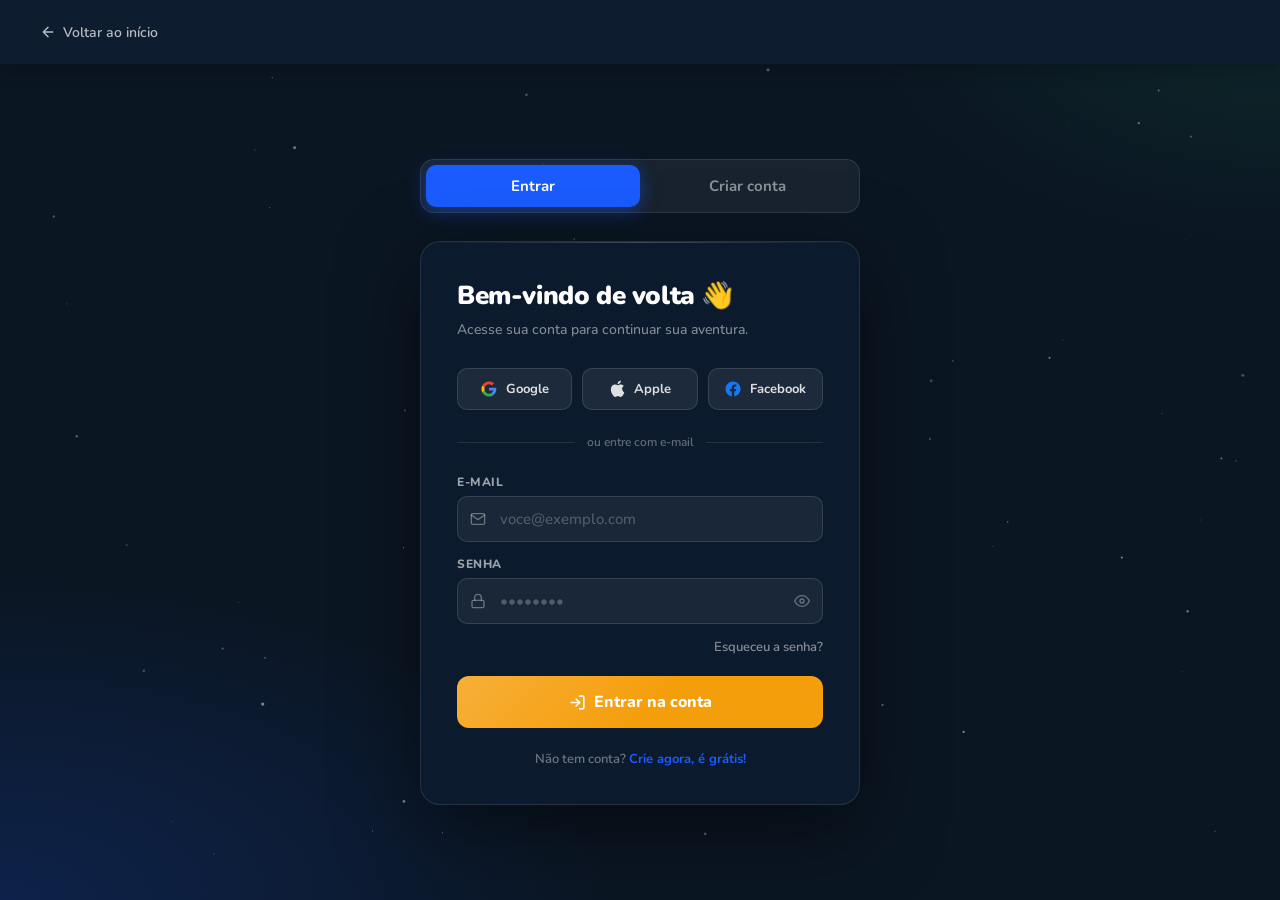
==== Login.html @ 67f03c5b "Login" ====
<!DOCTYPE html>
<html lang="pt-BR">
<head>
  <meta charset="UTF-8" />
  <meta name="viewport" content="width=device-width, initial-scale=1.0" />
  <title>Trekko – Entrar ou Criar Conta</title>
  <link href="https://fonts.googleapis.com/css2?family=Nunito:wght@400;500;600;700;800;900&display=swap" rel="stylesheet" />
  <link rel="stylesheet" href="login.css">
</head>
<body>

<div class="page-bg"></div>
<canvas id="particles"></canvas>

<!-- NAVBAR -->
<nav>
  <a href="index.html" class="nav-back">
    <svg width="16" height="16" viewBox="0 0 24 24" fill="none" stroke="currentColor" stroke-width="2.2" stroke-linecap="round" stroke-linejoin="round"><path d="M19 12H5M12 5l-7 7 7 7"/></svg>
    Voltar ao início
  </a>
</nav>

<!-- MAIN -->
<main class="main">
  <div class="auth-card">

    <!-- TABS -->
    <div class="tabs">
      <button class="tab-btn active" id="tab-login" onclick="switchTab('login')">Entrar</button>
      <button class="tab-btn" id="tab-register" onclick="switchTab('register')">Criar conta</button>
    </div>

    <!-- CARD -->
    <div class="form-panel">

      <!-- ── LOGIN PANEL ── -->
      <div id="login-panel" class="panel-inner">
        <div class="panel-header">
          <div class="panel-title">Bem-vindo de volta 👋</div>
          <div class="panel-sub">Acesse sua conta para continuar sua aventura.</div>
        </div>

        <!-- Social -->
        <div class="social-row">
          <button class="social-btn" onclick="socialLogin('Google')">
            <svg viewBox="0 0 24 24" fill="none">
              <path d="M21.8 12.2c0-.7-.1-1.4-.2-2H12v3.8h5.5c-.2 1.2-.9 2.2-2 2.9v2.4h3.2c1.9-1.7 3-4.3 3-7.1z" fill="#4285F4"/>
              <path d="M12 22c2.7 0 5-0.9 6.7-2.4l-3.2-2.4c-.9.6-2 1-3.5 1-2.7 0-5-1.8-5.8-4.3H2.9v2.5C4.6 19.8 8 22 12 22z" fill="#34A853"/>
              <path d="M6.2 13.9c-.2-.6-.3-1.3-.3-1.9s.1-1.3.3-1.9V7.6H2.9C2.3 8.9 2 10.4 2 12s.3 3.1.9 4.4l3.3-2.5z" fill="#FBBC05"/>
              <path d="M12 5.8c1.5 0 2.9.5 3.9 1.5l2.9-2.9C17 2.8 14.7 2 12 2 8 2 4.6 4.2 2.9 7.6l3.3 2.5C7 7.6 9.3 5.8 12 5.8z" fill="#EA4335"/>
            </svg>
            Google
          </button>
          <button class="social-btn" onclick="socialLogin('Apple')">
            <svg viewBox="0 0 24 24" fill="currentColor">
              <path d="M18.7 12.4c0-2.8 2.3-4.2 2.4-4.3-1.3-1.9-3.3-2.1-4-2.2-1.7-.2-3.3 1-4.2 1-.9 0-2.2-1-3.6-.9-1.9 0-3.6 1.1-4.5 2.7-2 3.3-.5 8.3 1.4 11 .9 1.3 2 2.8 3.4 2.8 1.4-.1 1.9-.9 3.6-.9 1.7 0 2.2.9 3.6.9 1.5 0 2.4-1.3 3.3-2.6.7-1 1.3-2.1 1.6-3.3-1.7-.7-2.6-2.5-2.6-4.2z"/>
              <path d="M16 4.1c.8-1 1.3-2.3 1.2-3.6-1.1.1-2.5.8-3.3 1.7-.7.8-1.3 2.1-1.1 3.3 1.2.1 2.4-.5 3.2-1.4z"/>
            </svg>
            Apple
          </button>
          <button class="social-btn" onclick="socialLogin('Facebook')">
            <svg viewBox="0 0 24 24" fill="#1877F2">
              <path d="M22 12c0-5.5-4.5-10-10-10S2 6.5 2 12c0 5 3.7 9.1 8.4 9.9v-7H7.9V12h2.5V9.8c0-2.5 1.5-3.9 3.8-3.9 1.1 0 2.2.2 2.2.2v2.5h-1.3c-1.2 0-1.6.8-1.6 1.6V12h2.8l-.4 2.9h-2.3v7C18.3 21.1 22 17 22 12z"/>
            </svg>
            Facebook
          </button>
        </div>

        <div class="divider"><span>ou entre com e-mail</span></div>

        <div class="field-group">
          <div class="field">
            <label>E-mail</label>
            <div class="field-inner">
              <input type="email" id="login-email" placeholder="voce@exemplo.com" oninput="clearError(this)" />
              <span class="field-icon">
                <svg width="16" height="16" viewBox="0 0 24 24" fill="none" stroke="currentColor" stroke-width="2" stroke-linecap="round" stroke-linejoin="round"><path d="M4 4h16c1.1 0 2 .9 2 2v12c0 1.1-.9 2-2 2H4c-1.1 0-2-.9-2-2V6c0-1.1.9-2 2-2z"/><polyline points="22,6 12,13 2,6"/></svg>
              </span>
            </div>
            <span class="error-msg" id="login-email-err">Por favor, insira um e-mail válido.</span>
          </div>

          <div class="field">
            <label>Senha</label>
            <div class="field-inner">
              <input type="password" id="login-password" placeholder="••••••••" oninput="clearError(this)" onkeydown="if(event.key==='Enter')submitLogin()" />
              <span class="field-icon">
                <svg width="16" height="16" viewBox="0 0 24 24" fill="none" stroke="currentColor" stroke-width="2" stroke-linecap="round" stroke-linejoin="round"><rect x="3" y="11" width="18" height="11" rx="2" ry="2"/><path d="M7 11V7a5 5 0 0 1 10 0v4"/></svg>
              </span>
              <button class="eye-toggle" type="button" onclick="toggleEye('login-password', this)" title="Mostrar senha">
                <svg id="eye-login" width="16" height="16" viewBox="0 0 24 24" fill="none" stroke="currentColor" stroke-width="2" stroke-linecap="round" stroke-linejoin="round"><path d="M1 12s4-8 11-8 11 8 11 8-4 8-11 8-11-8-11-8z"/><circle cx="12" cy="12" r="3"/></svg>
              </button>
            </div>
            <span class="error-msg" id="login-pass-err">Senha incorreta. Tente novamente.</span>
          </div>
        </div>

        <div class="forgot-row">
          <a href="#" class="forgot-link" onclick="handleForgot(event)">Esqueceu a senha?</a>
        </div>

        <button class="btn-submit" id="btn-login" onclick="submitLogin()">
          <span class="btn-text" style="display:flex;align-items:center;gap:8px;">
            <svg width="17" height="17" viewBox="0 0 24 24" fill="none" stroke="white" stroke-width="2.2" stroke-linecap="round" stroke-linejoin="round"><path d="M15 3h4a2 2 0 0 1 2 2v14a2 2 0 0 1-2 2h-4"/><polyline points="10 17 15 12 10 7"/><line x1="15" y1="12" x2="3" y2="12"/></svg>
            Entrar na conta
          </span>
          <div class="spinner"></div>
        </button>

        <div class="auth-footer">
          Não tem conta? <a href="#" onclick="switchTab('register')">Crie agora, é grátis!</a>
        </div>
      </div>

      <!-- ── REGISTER PANEL ── -->
      <div id="register-panel" class="panel-inner" style="display:none;">
        <div class="panel-header">
          <div class="panel-title">Comece sua aventura ✈️</div>
          <div class="panel-sub">Crie sua conta gratuita e planeje sua próxima viagem.</div>
        </div>

        <!-- Social -->
        <div class="social-row">
          <button class="social-btn" onclick="socialLogin('Google')">
            <svg viewBox="0 0 24 24" fill="none">
              <path d="M21.8 12.2c0-.7-.1-1.4-.2-2H12v3.8h5.5c-.2 1.2-.9 2.2-2 2.9v2.4h3.2c1.9-1.7 3-4.3 3-7.1z" fill="#4285F4"/>
              <path d="M12 22c2.7 0 5-0.9 6.7-2.4l-3.2-2.4c-.9.6-2 1-3.5 1-2.7 0-5-1.8-5.8-4.3H2.9v2.5C4.6 19.8 8 22 12 22z" fill="#34A853"/>
              <path d="M6.2 13.9c-.2-.6-.3-1.3-.3-1.9s.1-1.3.3-1.9V7.6H2.9C2.3 8.9 2 10.4 2 12s.3 3.1.9 4.4l3.3-2.5z" fill="#FBBC05"/>
              <path d="M12 5.8c1.5 0 2.9.5 3.9 1.5l2.9-2.9C17 2.8 14.7 2 12 2 8 2 4.6 4.2 2.9 7.6l3.3 2.5C7 7.6 9.3 5.8 12 5.8z" fill="#EA4335"/>
            </svg>
            Google
          </button>
          <button class="social-btn" onclick="socialLogin('Apple')">
            <svg viewBox="0 0 24 24" fill="currentColor">
              <path d="M18.7 12.4c0-2.8 2.3-4.2 2.4-4.3-1.3-1.9-3.3-2.1-4-2.2-1.7-.2-3.3 1-4.2 1-.9 0-2.2-1-3.6-.9-1.9 0-3.6 1.1-4.5 2.7-2 3.3-.5 8.3 1.4 11 .9 1.3 2 2.8 3.4 2.8 1.4-.1 1.9-.9 3.6-.9 1.7 0 2.2.9 3.6.9 1.5 0 2.4-1.3 3.3-2.6.7-1 1.3-2.1 1.6-3.3-1.7-.7-2.6-2.5-2.6-4.2z"/>
              <path d="M16 4.1c.8-1 1.3-2.3 1.2-3.6-1.1.1-2.5.8-3.3 1.7-.7.8-1.3 2.1-1.1 3.3 1.2.1 2.4-.5 3.2-1.4z"/>
            </svg>
            Apple
          </button>
          <button class="social-btn" onclick="socialLogin('Facebook')">
            <svg viewBox="0 0 24 24" fill="#1877F2">
              <path d="M22 12c0-5.5-4.5-10-10-10S2 6.5 2 12c0 5 3.7 9.1 8.4 9.9v-7H7.9V12h2.5V9.8c0-2.5 1.5-3.9 3.8-3.9 1.1 0 2.2.2 2.2.2v2.5h-1.3c-1.2 0-1.6.8-1.6 1.6V12h2.8l-.4 2.9h-2.3v7C18.3 21.1 22 17 22 12z"/>
            </svg>
            Facebook
          </button>
        </div>

        <div class="divider"><span>ou preencha o formulário</span></div>

        <div class="field-group">
          <!-- Name row -->
          <div style="display:flex;gap:12px;">
            <div class="field" style="flex:1;">
              <label>Nome</label>
              <div class="field-inner">
                <input type="text" id="reg-fname" placeholder="Ex: João" oninput="clearError(this)" />
                <span class="field-icon">
                  <svg width="15" height="15" viewBox="0 0 24 24" fill="none" stroke="currentColor" stroke-width="2" stroke-linecap="round" stroke-linejoin="round"><path d="M20 21v-2a4 4 0 0 0-4-4H8a4 4 0 0 0-4 4v2"/><circle cx="12" cy="7" r="4"/></svg>
                </span>
              </div>
              <span class="error-msg" id="reg-fname-err">Campo obrigatório.</span>
            </div>
            <div class="field" style="flex:1;">
              <label>Sobrenome</label>
              <div class="field-inner">
                <input type="text" id="reg-lname" placeholder="Ex: Silva" oninput="clearError(this)" />
                <span class="field-icon">
                  <svg width="15" height="15" viewBox="0 0 24 24" fill="none" stroke="currentColor" stroke-width="2" stroke-linecap="round" stroke-linejoin="round"><path d="M20 21v-2a4 4 0 0 0-4-4H8a4 4 0 0 0-4 4v2"/><circle cx="12" cy="7" r="4"/></svg>
                </span>
              </div>
              <span class="error-msg" id="reg-lname-err">Campo obrigatório.</span>
            </div>
          </div>

          <div class="field">
            <label>E-mail</label>
            <div class="field-inner">
              <input type="email" id="reg-email" placeholder="voce@exemplo.com" oninput="clearError(this)" />
              <span class="field-icon">
                <svg width="16" height="16" viewBox="0 0 24 24" fill="none" stroke="currentColor" stroke-width="2" stroke-linecap="round" stroke-linejoin="round"><path d="M4 4h16c1.1 0 2 .9 2 2v12c0 1.1-.9 2-2 2H4c-1.1 0-2-.9-2-2V6c0-1.1.9-2 2-2z"/><polyline points="22,6 12,13 2,6"/></svg>
              </span>
            </div>
            <span class="error-msg" id="reg-email-err">Por favor, insira um e-mail válido.</span>
          </div>

          <div class="field">
            <label>Senha</label>
            <div class="field-inner">
              <input type="password" id="reg-password" placeholder="Mínimo 8 caracteres" oninput="clearError(this);checkStrength(this.value)" />
              <span class="field-icon">
                <svg width="16" height="16" viewBox="0 0 24 24" fill="none" stroke="currentColor" stroke-width="2" stroke-linecap="round" stroke-linejoin="round"><rect x="3" y="11" width="18" height="11" rx="2" ry="2"/><path d="M7 11V7a5 5 0 0 1 10 0v4"/></svg>
              </span>
              <button class="eye-toggle" type="button" onclick="toggleEye('reg-password', this)" title="Mostrar senha">
                <svg id="eye-reg" width="16" height="16" viewBox="0 0 24 24" fill="none" stroke="currentColor" stroke-width="2" stroke-linecap="round" stroke-linejoin="round"><path d="M1 12s4-8 11-8 11 8 11 8-4 8-11 8-11-8-11-8z"/><circle cx="12" cy="12" r="3"/></svg>
              </button>
            </div>
            <span class="error-msg" id="reg-pass-err">A senha deve ter pelo menos 8 caracteres.</span>
            <div class="strength-wrap" id="strength-wrap" style="display:none;">
              <div class="strength-bars">
                <div class="strength-bar" id="s1"></div>
                <div class="strength-bar" id="s2"></div>
                <div class="strength-bar" id="s3"></div>
                <div class="strength-bar" id="s4"></div>
              </div>
              <span class="strength-label" id="strength-label"></span>
            </div>
          </div>
        </div>

        <div class="check-row">
          <input type="checkbox" id="reg-terms" />
          <label for="reg-terms">
            Concordo com os <a href="#">Termos de Uso</a> e a <a href="#">Política de Privacidade</a> do Trekko.
          </label>
        </div>

        <button class="btn-submit" id="btn-register" onclick="submitRegister()">
          <span class="btn-text" style="display:flex;align-items:center;gap:8px;">
            <svg width="17" height="17" viewBox="0 0 24 24" fill="none" stroke="white" stroke-width="2.2" stroke-linecap="round" stroke-linejoin="round"><path d="M16 21v-2a4 4 0 0 0-4-4H5a4 4 0 0 0-4 4v2"/><circle cx="8.5" cy="7" r="4"/><line x1="20" y1="8" x2="20" y2="14"/><line x1="23" y1="11" x2="17" y2="11"/></svg>
            Criar minha conta
          </span>
          <div class="spinner"></div>
        </button>

        <div class="auth-footer">
          Já tem conta? <a href="#" onclick="switchTab('login')">Entrar agora</a>
        </div>

        <!-- Success state -->
        <div class="success-panel" id="success-panel">
          <div class="success-icon">🎉</div>
          <div class="success-title">Conta criada!</div>
          <div class="success-sub">Bem-vindo ao Trekko! Sua próxima aventura começa agora.</div>
          <button class="btn-submit" style="margin-bottom:0;width:auto;padding:13px 32px;" onclick="switchTab('login')">
            <span>Entrar na conta</span>
          </button>
        </div>
      </div>

    </div><!-- /form-panel -->
  </div><!-- /auth-card -->
</main>
<script src="./login.js"></script>
</body>
</html>
---- login.css ----
*, *::before, *::after { box-sizing: border-box; margin: 0; padding: 0; }

    :root {
      --navy:   #0e1c2f;
      --blue:   #1a5cff;
      --green:  #22c55e;
      --orange: #f59e0b;
      --white:  #ffffff;
      --gray:   #8fa3b8;
    }

    html { scroll-behavior: smooth; }

    body {
      font-family: 'Nunito', sans-serif;
      background: #0b1623;
      color: var(--white);
      min-height: 100vh;
      display: flex;
      flex-direction: column;
      overflow-x: hidden;
    }

    /* ── NAVBAR ── */
    nav {
      position: sticky;
      top: 0;
      z-index: 100;
      display: flex;
      align-items: center;
      justify-content: space-between;
      padding: 0 40px;
      height: 64px;
      background: var(--navy);
      box-shadow: 0 2px 20px rgba(0,0,0,.3);
    }

    .logo { display: flex; align-items: center; gap: 10px; text-decoration: none; }
    .logo-icon {
      width: 40px; height: 40px; border-radius: 50%;
      background: var(--blue);
      display: flex; align-items: center; justify-content: center;
      font-size: 20px;
    }
    .logo-text { font-size: 22px; font-weight: 900; color: white; letter-spacing: -0.5px; }

    .nav-back {
      display: flex; align-items: center; gap: 7px;
      text-decoration: none; color: rgba(255,255,255,.7);
      font-size: 14px; font-weight: 600;
      transition: color .15s;
    }
    .nav-back:hover { color: white; }

    /* ── BACKGROUND ── */
    .page-bg {
      position: fixed; inset: 0; z-index: 0;
      background:
        radial-gradient(ellipse 80% 60% at 0% 100%, rgba(26,92,255,.18) 0%, transparent 60%),
        radial-gradient(ellipse 60% 50% at 100% 0%, rgba(34,197,94,.1) 0%, transparent 55%),
        #0b1623;
    }

    /* ── PARTICLES ── */
    #particles {
      position: fixed; inset: 0; z-index: 1;
      pointer-events: none;
    }

    /* ── MAIN LAYOUT ── */
    .main {
      position: relative; z-index: 2;
      flex: 1;
      display: flex;
      align-items: center;
      justify-content: center;
      padding: 48px 24px;
    }

    /* ── AUTH CARD ── */
    .auth-card {
      width: 100%;
      max-width: 440px;
      opacity: 0;
      transform: translateY(28px);
      animation: fadeUp .7s cubic-bezier(.22,1,.36,1) .1s forwards;
    }

    @keyframes fadeUp { to { opacity:1; transform: translateY(0); } }

    /* ── TABS ── */
    .tabs {
      display: flex;
      background: rgba(255,255,255,.06);
      border: 1px solid rgba(255,255,255,.1);
      border-radius: 14px;
      padding: 5px;
      margin-bottom: 28px;
    }

    .tab-btn {
      flex: 1;
      background: transparent;
      border: none;
      border-radius: 10px;
      color: rgba(255,255,255,.5);
      font-family: 'Nunito', sans-serif;
      font-size: 15px;
      font-weight: 700;
      padding: 11px;
      cursor: pointer;
      transition: background .2s, color .2s, box-shadow .2s;
    }
    .tab-btn.active {
      background: var(--blue);
      color: white;
      box-shadow: 0 4px 18px rgba(26,92,255,.45);
    }

    /* ── FORM PANEL ── */
    .form-panel {
      background: rgba(14,28,47,.85);
      backdrop-filter: blur(28px);
      border: 1px solid rgba(255,255,255,.1);
      border-radius: 20px;
      padding: 36px;
      box-shadow: 0 24px 80px rgba(0,0,0,.5);
      position: relative;
      overflow: hidden;
    }

    /* subtle top shine */
    .form-panel::before {
      content: '';
      position: absolute;
      top: 0; left: 0; right: 0;
      height: 1px;
      background: linear-gradient(90deg, transparent, rgba(255,255,255,.2), transparent);
    }

    /* ── PANEL HEADER ── */
    .panel-header { margin-bottom: 28px; }
    .panel-title {
      font-size: 26px; font-weight: 900;
      color: white; letter-spacing: -.4px;
      margin-bottom: 6px;
    }
    .panel-sub {
      font-size: 14px; font-weight: 500;
      color: rgba(255,255,255,.5);
      line-height: 1.5;
    }

    /* ── SOCIAL BTNS ── */
    .social-row {
      display: flex; gap: 10px;
      margin-bottom: 24px;
    }

    .social-btn {
      flex: 1;
      display: flex; align-items: center; justify-content: center; gap: 8px;
      background: rgba(255,255,255,.07);
      border: 1px solid rgba(255,255,255,.12);
      border-radius: 10px;
      color: rgba(255,255,255,.85);
      font-family: 'Nunito', sans-serif;
      font-size: 13px; font-weight: 700;
      padding: 11px;
      cursor: pointer;
      transition: background .15s, border-color .15s, transform .15s;
    }
    .social-btn:hover {
      background: rgba(255,255,255,.13);
      border-color: rgba(255,255,255,.22);
      transform: translateY(-2px);
    }
    .social-btn svg { width: 18px; height: 18px; }

    /* ── DIVIDER ── */
    .divider {
      display: flex; align-items: center; gap: 12px;
      margin-bottom: 24px;
    }
    .divider::before, .divider::after {
      content: ''; flex: 1;
      height: 1px;
      background: rgba(255,255,255,.1);
    }
    .divider span {
      font-size: 12px; font-weight: 600;
      color: rgba(255,255,255,.35);
      white-space: nowrap;
    }

    /* ── FIELDS ── */
    .field-group { display: flex; flex-direction: column; gap: 14px; margin-bottom: 20px; }

    .field { display: flex; flex-direction: column; gap: 6px; }

    .field label {
      font-size: 12px; font-weight: 800;
      color: rgba(255,255,255,.6);
      letter-spacing: .5px;
      text-transform: uppercase;
    }

    .field-inner { position: relative; }

    .field-inner input {
      width: 100%;
      background: rgba(255,255,255,.06);
      border: 1.5px solid rgba(255,255,255,.12);
      border-radius: 10px;
      padding: 12px 14px 12px 42px;
      font-size: 15px; font-weight: 600;
      font-family: 'Nunito', sans-serif;
      color: white;
      outline: none;
      transition: border-color .2s, background .2s, box-shadow .2s;
    }
    .field-inner input::placeholder { color: rgba(255,255,255,.25); font-weight: 500; }
    .field-inner input:focus {
      border-color: var(--blue);
      background: rgba(26,92,255,.08);
      box-shadow: 0 0 0 3px rgba(26,92,255,.18);
    }
    .field-inner input.error {
      border-color: #ef4444;
      box-shadow: 0 0 0 3px rgba(239,68,68,.15);
    }

    .field-icon {
      position: absolute;
      left: 13px; top: 50%;
      transform: translateY(-50%);
      color: rgba(255,255,255,.35);
      pointer-events: none;
      display: flex;
    }

    .field-inner input:focus ~ .field-icon { color: var(--blue); }

    /* Eye toggle */
    .eye-toggle {
      position: absolute;
      right: 13px; top: 50%;
      transform: translateY(-50%);
      background: transparent; border: none;
      color: rgba(255,255,255,.35);
      cursor: pointer;
      display: flex; align-items: center;
      transition: color .15s;
    }
    .eye-toggle:hover { color: rgba(255,255,255,.7); }

    /* Error msg */
    .error-msg {
      font-size: 12px; font-weight: 600;
      color: #ef4444;
      display: none;
    }
    .error-msg.show { display: block; }

    /* ── PASSWORD STRENGTH ── */
    .strength-wrap {
      display: flex; flex-direction: column; gap: 5px;
      margin-top: 2px;
    }
    .strength-bars {
      display: flex; gap: 4px;
    }
    .strength-bar {
      flex: 1; height: 3px; border-radius: 3px;
      background: rgba(255,255,255,.1);
      transition: background .3s;
    }
    .strength-bar.filled-weak   { background: #ef4444; }
    .strength-bar.filled-fair   { background: var(--orange); }
    .strength-bar.filled-good   { background: #84cc16; }
    .strength-bar.filled-strong { background: var(--green); }

    .strength-label {
      font-size: 11px; font-weight: 700;
      color: rgba(255,255,255,.4);
      transition: color .3s;
    }

    /* ── CHECKBOX ── */
    .check-row {
      display: flex; align-items: flex-start; gap: 10px;
      margin-bottom: 22px;
    }
    .check-row input[type="checkbox"] {
      width: 17px; height: 17px;
      accent-color: var(--blue);
      cursor: pointer;
      margin-top: 2px; flex-shrink: 0;
    }
    .check-row label {
      font-size: 13px; font-weight: 500;
      color: rgba(255,255,255,.55);
      cursor: pointer;
      line-height: 1.5;
    }
    .check-row a { color: rgba(255,255,255,.8); text-decoration: underline; }
    .check-row a:hover { color: white; }

    /* ── FORGOT LINK ── */
    .forgot-row {
      display: flex; justify-content: flex-end;
      margin-top: -6px; margin-bottom: 20px;
    }
    .forgot-link {
      font-size: 13px; font-weight: 600;
      color: rgba(255,255,255,.5);
      text-decoration: none;
      transition: color .15s;
    }
    .forgot-link:hover { color: var(--blue); }

    /* ── SUBMIT ── */
    .btn-submit {
      width: 100%;
      background: var(--orange);
      border: none; border-radius: 12px;
      color: white;
      font-family: 'Nunito', sans-serif;
      font-size: 16px; font-weight: 800;
      padding: 15px;
      cursor: pointer;
      display: flex; align-items: center; justify-content: center; gap: 8px;
      position: relative; overflow: hidden;
      transition: filter .15s, transform .15s, box-shadow .15s;
      margin-bottom: 22px;
    }
    .btn-submit::after {
      content: '';
      position: absolute; inset: 0;
      background: linear-gradient(135deg, rgba(255,255,255,.18) 0%, transparent 55%);
      pointer-events: none;
    }
    .btn-submit:hover {
      filter: brightness(1.08);
      transform: translateY(-2px);
      box-shadow: 0 10px 30px rgba(245,158,11,.45);
    }
    .btn-submit:active { transform: translateY(0); }
    .btn-submit.loading .btn-text { opacity: 0; }
    .btn-submit .spinner {
      display: none; position: absolute;
      width: 22px; height: 22px;
      border: 2.5px solid rgba(255,255,255,.35);
      border-top-color: white;
      border-radius: 50%;
      animation: spin .65s linear infinite;
    }
    .btn-submit.loading .spinner { display: block; }
    @keyframes spin { to { transform: rotate(360deg); } }

    /* ── FOOTER TEXT ── */
    .auth-footer {
      text-align: center;
      font-size: 13px; font-weight: 600;
      color: rgba(255,255,255,.4);
    }
    .auth-footer a {
      color: var(--blue); text-decoration: none;
      font-weight: 700;
      transition: color .15s;
    }
    .auth-footer a:hover { color: #5584ff; }

    /* ── PANELS TRANSITION ── */
    .panel-inner { transition: opacity .25s, transform .25s; }
    .panel-inner.exit { opacity: 0; transform: translateX(-18px); }
    .panel-inner.enter { animation: slideIn .3s cubic-bezier(.22,1,.36,1) forwards; }
    @keyframes slideIn { from { opacity:0; transform: translateX(18px); } to { opacity:1; transform: translateX(0); } }

    /* ── SUCCESS STATE ── */
    .success-panel {
      display: none;
      flex-direction: column;
      align-items: center;
      text-align: center;
      padding: 20px 0;
      gap: 16px;
    }
    .success-panel.show { display: flex; animation: fadeUp .5s ease forwards; }
    .success-icon {
      width: 64px; height: 64px;
      border-radius: 50%;
      background: rgba(34,197,94,.15);
      border: 2px solid var(--green);
      display: flex; align-items: center; justify-content: center;
      font-size: 28px;
      animation: pop .4s cubic-bezier(.22,1,.36,1) forwards;
    }
    @keyframes pop { from { transform: scale(.5); opacity:0; } to { transform: scale(1); opacity:1; } }
    .success-title { font-size: 22px; font-weight: 900; color: white; }
    .success-sub { font-size: 14px; font-weight: 500; color: rgba(255,255,255,.5); line-height: 1.6; }

    /* ── RESPONSIVE ── */
    @media (max-width: 480px) {
      nav { padding: 0 20px; }
      .form-panel { padding: 26px 22px; }
      .main { padding: 28px 16px; }
    }
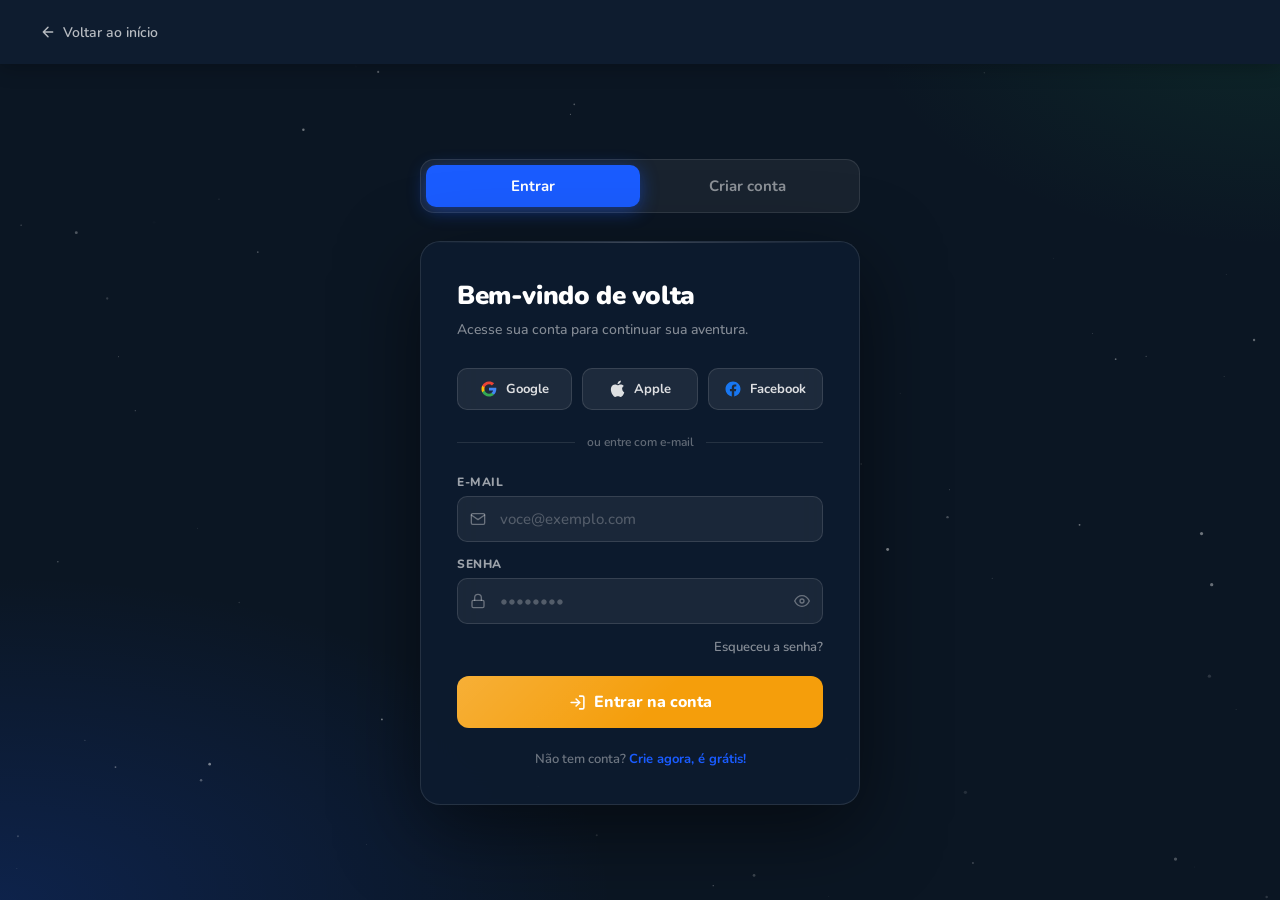
==== commit e232e688: "Remove emojis from login and register titles Removed emojis from the login and register panel titles" ====
--- a/Login.html
+++ b/Login.html
@@ -36,7 +36,7 @@
       <!-- ── LOGIN PANEL ── -->
       <div id="login-panel" class="panel-inner">
         <div class="panel-header">
-          <div class="panel-title">Bem-vindo de volta 👋</div>
+          <div class="panel-title">Bem-vindo de volta</div>
           <div class="panel-sub">Acesse sua conta para continuar sua aventura.</div>
         </div>
 
@@ -115,7 +115,7 @@
       <!-- ── REGISTER PANEL ── -->
       <div id="register-panel" class="panel-inner" style="display:none;">
         <div class="panel-header">
-          <div class="panel-title">Comece sua aventura ✈️</div>
+          <div class="panel-title">Comece sua aventura</div>
           <div class="panel-sub">Crie sua conta gratuita e planeje sua próxima viagem.</div>
         </div>
 
@@ -242,4 +242,4 @@
 </main>
 <script src="./login.js"></script>
 </body>
-</html>+</html>
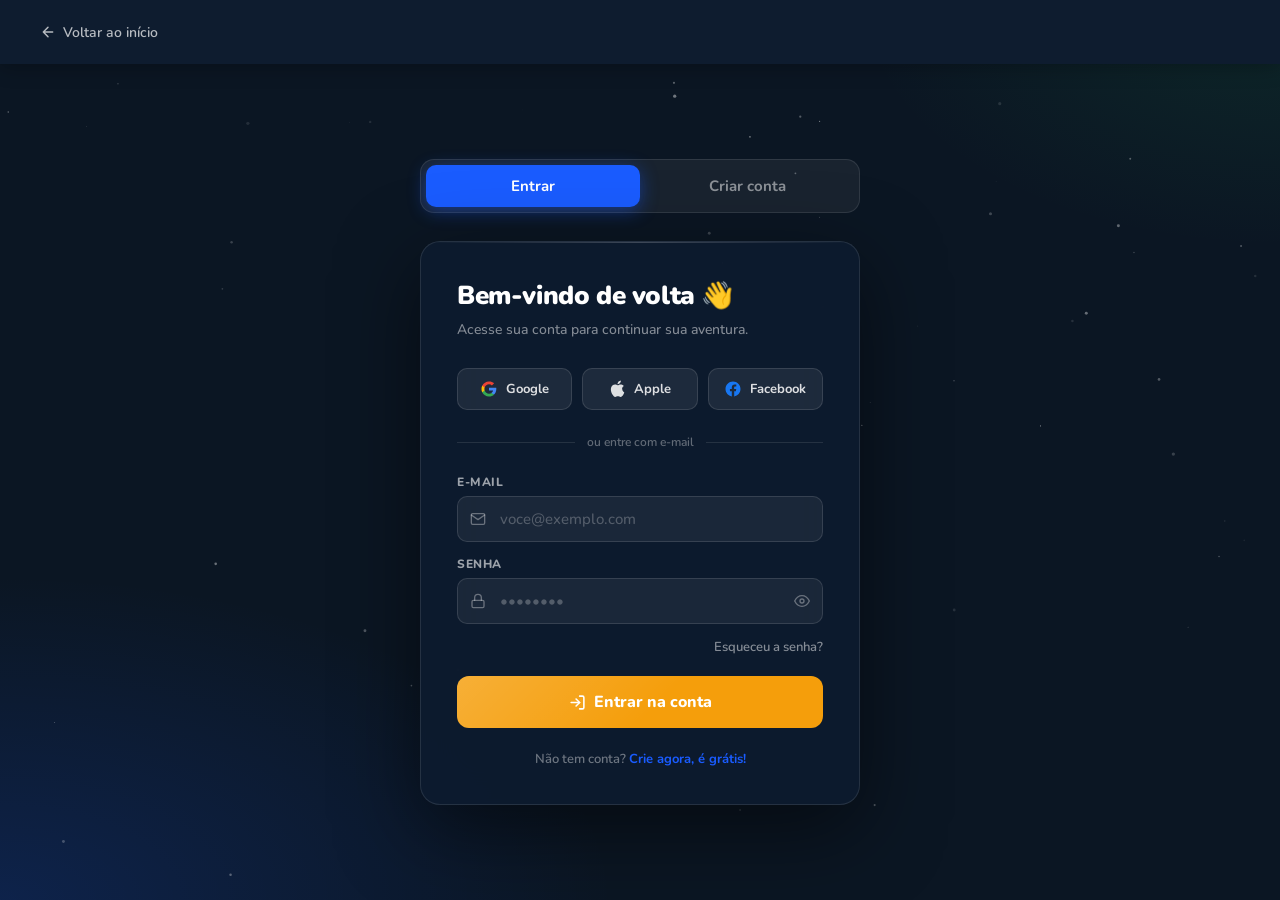
==== commit 21f4e8b8: "Add files via upload" ====
--- a/Login.html
+++ b/Login.html
@@ -36,7 +36,7 @@
       <!-- ── LOGIN PANEL ── -->
       <div id="login-panel" class="panel-inner">
         <div class="panel-header">
-          <div class="panel-title">Bem-vindo de volta</div>
+          <div class="panel-title">Bem-vindo de volta 👋</div>
           <div class="panel-sub">Acesse sua conta para continuar sua aventura.</div>
         </div>
 
@@ -115,7 +115,7 @@
       <!-- ── REGISTER PANEL ── -->
       <div id="register-panel" class="panel-inner" style="display:none;">
         <div class="panel-header">
-          <div class="panel-title">Comece sua aventura</div>
+          <div class="panel-title">Comece sua aventura ✈️</div>
           <div class="panel-sub">Crie sua conta gratuita e planeje sua próxima viagem.</div>
         </div>
 
@@ -242,4 +242,4 @@
 </main>
 <script src="./login.js"></script>
 </body>
-</html>
+</html>
